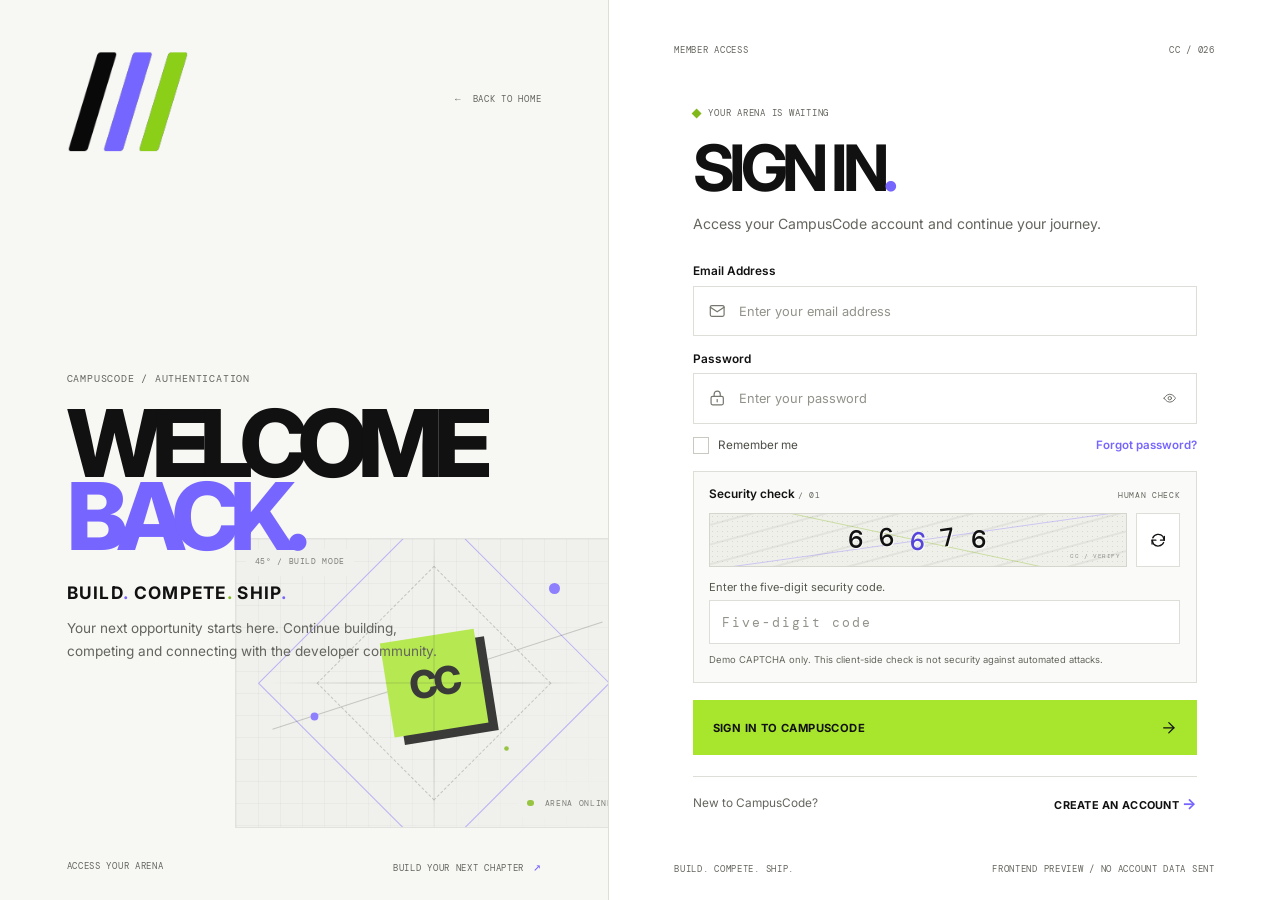
==== login.html @ 2d71e7b1 "Initial Round 2 implementation" ====
<!doctype html>
<html lang="en">
  <head>
    <meta charset="utf-8">
    <meta name="viewport" content="width=device-width, initial-scale=1">
    <meta name="theme-color" content="#f7f7f4">
    <title>Log in — CampusCode</title>
    <link rel="preconnect" href="https://fonts.googleapis.com">
    <link rel="preconnect" href="https://fonts.gstatic.com" crossorigin>
    <link href="https://fonts.googleapis.com/css2?family=DM+Mono:wght@400;500&family=Inter:wght@400;500;600;700;800&display=swap" rel="stylesheet">
    <link rel="stylesheet" href="css/global.css">
    <link rel="stylesheet" href="css/login.css">
    <script src="js/login.js" defer></script>
  </head>
  <body class="login-page">
    <main class="login-shell">
      <section class="brand-panel" aria-labelledby="brand-title">
        <div class="brand-panel__top">
          <a class="brand-panel__logo" href="index.html" aria-label="CampusCode home">
            <img src="assets/images/campuscode-logo.png" alt="CampusCode">
          </a>
          <a class="brand-panel__back mono" href="index.html"><span aria-hidden="true">←</span> BACK TO HOME</a>
        </div>

        <div class="brand-panel__copy">
          <p class="eyebrow">CAMPUSCODE / AUTHENTICATION</p>
          <h1 id="brand-title">WELCOME<br><span>BACK.</span></h1>
          <p class="brand-panel__motto">BUILD<span>.</span> COMPETE<span class="brand-panel__motto-lime">.</span> SHIP<span>.</span></p>
          <p class="brand-panel__description">Your next opportunity starts here. Continue building, competing and connecting with the developer community.</p>
        </div>

        <div class="arena-art" aria-hidden="true">
          <div class="arena-art__grid"></div>
          <div class="arena-art__frame arena-art__frame--outer"></div>
          <div class="arena-art__frame arena-art__frame--inner"></div>
          <div class="arena-art__bar"></div>
          <div class="arena-art__square"><span>CC</span></div>
          <div class="arena-art__disc"></div>
          <div class="arena-art__cross arena-art__cross--x"></div>
          <div class="arena-art__cross arena-art__cross--y"></div>
          <span class="arena-art__coordinate mono">45° / BUILD MODE</span>
          <span class="arena-art__status mono"><i></i> ARENA ONLINE</span>
        </div>

        <div class="brand-panel__footer mono">
          <span>ACCESS YOUR ARENA</span>
          <span>BUILD YOUR NEXT CHAPTER <b>↗</b></span>
        </div>
      </section>

      <section class="form-panel" aria-labelledby="login-title">
        <div class="form-panel__top mono">
          <span>MEMBER ACCESS</span>
          <span>CC / 026</span>
        </div>

        <div class="login-card">
          <p class="eyebrow login-card__eyebrow"><span class="login-card__eyebrow-mark"></span> YOUR ARENA IS WAITING</p>
          <h2 id="login-title">SIGN IN<span>.</span></h2>
          <p class="login-card__description">Access your CampusCode account and continue your journey.</p>

          <form class="login-form" id="login-form" novalidate>
            <div class="form-field">
              <label for="login-email">Email Address</label>
              <div class="input-wrap">
                <svg class="input-icon" viewBox="0 0 24 24" fill="none" aria-hidden="true">
                  <rect x="3" y="5" width="18" height="14" rx="2"></rect>
                  <path d="m3 7 9 6 9-6"></path>
                </svg>
                <input id="login-email" name="email" type="email" autocomplete="email" placeholder="Enter your email address" aria-describedby="email-error" required>
              </div>
              <span class="field-error" id="email-error"></span>
            </div>

            <div class="form-field">
              <label for="login-password">Password</label>
              <div class="input-wrap input-wrap--password">
                <svg class="input-icon" viewBox="0 0 24 24" fill="none" aria-hidden="true">
                  <rect x="4" y="10" width="16" height="11" rx="2"></rect>
                  <path d="M8 10V7a4 4 0 1 1 8 0v3"></path>
                  <path d="M12 14v3"></path>
                </svg>
                <input id="login-password" name="password" type="password" autocomplete="current-password" placeholder="Enter your password" aria-describedby="password-error" required>
                <button class="password-toggle" type="button" aria-label="Show password" aria-pressed="false" data-password-toggle>
                  <svg class="password-toggle__show" viewBox="0 0 24 24" fill="none" aria-hidden="true">
                    <path d="M2 12s3.6-7 10-7 10 7 10 7-3.6 7-10 7S2 12 2 12Z"></path>
                    <circle cx="12" cy="12" r="3"></circle>
                  </svg>
                  <svg class="password-toggle__hide" viewBox="0 0 24 24" fill="none" aria-hidden="true">
                    <path d="m3 3 18 18"></path>
                    <path d="M10.6 10.6a2 2 0 0 0 2.8 2.8"></path>
                    <path d="M9.9 5.2A10.7 10.7 0 0 1 12 5c6.4 0 10 7 10 7a15.7 15.7 0 0 1-3 3.8"></path>
                    <path d="M6.2 6.2C3.5 8 2 12 2 12s3.6 7 10 7a10.7 10.7 0 0 0 4-.8"></path>
                  </svg>
                </button>
              </div>
              <span class="field-error" id="password-error"></span>
            </div>

            <div class="form-options">
              <label class="remember-option" for="remember-me">
                <input id="remember-me" name="remember" type="checkbox">
                <span class="remember-option__box" aria-hidden="true"></span>
                <span>Remember me</span>
              </label>
              <a class="forgot-link" href="mailto:support@campuscode.in?subject=Password%20reset">Forgot password?</a>
            </div>

            <div class="captcha">
              <div class="captcha__heading">
                <label for="captcha-input">Security check <span class="mono">/ 01</span></label>
                <span class="captcha__hint mono">HUMAN CHECK</span>
              </div>
              <div class="captcha__row">
                <div class="captcha-display" role="img" aria-label="Generated five-digit demo security code" data-captcha-display>
                  <span class="captcha-display__digits" data-captcha-digits></span>
                  <span class="captcha-display__stamp mono" aria-hidden="true">CC / VERIFY</span>
                </div>
                <button class="captcha-refresh" type="button" aria-label="Generate a new security code" data-captcha-refresh>
                  <svg viewBox="0 0 24 24" fill="none" aria-hidden="true">
                    <path d="M20 7v5h-5"></path>
                    <path d="M4.9 9a8 8 0 0 1 13.2-2L20 12M4 17v-5h5"></path>
                    <path d="M19.1 15a8 8 0 0 1-13.2 2L4 12"></path>
                  </svg>
                </button>
              </div>
              <label class="captcha__instruction" for="captcha-input">Enter the five-digit security code.</label>
              <input class="captcha__input" id="captcha-input" name="captcha" type="text" inputmode="numeric" autocomplete="off" placeholder="Five-digit code" maxlength="5" pattern="[0-9]{5}" aria-describedby="captcha-error captcha-disclaimer" required>
              <span class="field-error" id="captcha-error"></span>
              <p class="captcha__disclaimer" id="captcha-disclaimer">Demo CAPTCHA only. This client-side check is not security against automated attacks.</p>
            </div>

            <p class="form-feedback" role="alert" aria-live="assertive" data-form-error></p>
            <p class="form-success" role="status" aria-live="polite" data-form-success></p>
            <button class="login-submit" type="submit" data-submit-button>
              <span data-submit-label>SIGN IN TO CAMPUSCODE</span>
              <svg class="login-submit__arrow" viewBox="0 0 24 24" fill="none" aria-hidden="true">
                <path d="M5 12h14"></path>
                <path d="m12 5 7 7-7 7"></path>
              </svg>
            </button>
          </form>

          <div class="login-card__register">
            <p>New to CampusCode?</p>
            <a href="register.html">CREATE AN ACCOUNT <span aria-hidden="true">→</span></a>
          </div>
        </div>

        <div class="form-panel__footer mono">
          <span>BUILD. COMPETE. SHIP.</span>
          <span>FRONTEND PREVIEW / NO ACCOUNT DATA SENT</span>
        </div>
      </section>
    </main>
  </body>
</html>
---- css/global.css ----
:root {
  color-scheme: light;
  --paper: #f7f7f4;
  --white: #ffffff;
  --purple: #7665ff;
  --lime: #a8e62e;
  --lime-dark: #82b91a;
  --ink: #111111;
  --muted: #65655f;
  --line: #deded8;
  --font-sans: "Inter", "Helvetica Neue", Arial, sans-serif;
  --font-mono: "DM Mono", "Courier New", monospace;
  --page-gutter: clamp(1.25rem, 5.2vw, 6.25rem);
  font-family: var(--font-sans);
  font-synthesis: none;
  text-rendering: optimizeLegibility;
}

* {
  box-sizing: border-box;
}

html {
  scroll-behavior: smooth;
  scroll-padding-top: 6rem;
}

body {
  min-width: 0;
  margin: 0;
  background: var(--paper);
  color: var(--ink);
}

body,
button,
a {
  -webkit-tap-highlight-color: transparent;
}

a {
  color: inherit;
  text-decoration: none;
}

button {
  color: inherit;
  font: inherit;
}

img,
svg {
  display: block;
  max-width: 100%;
}

.mono,
.eyebrow {
  font-family: var(--font-mono);
  font-size: 0.68rem;
  font-weight: 400;
  letter-spacing: 0.08em;
  line-height: 1.5;
}

.skip-link {
  position: fixed;
  z-index: 20;
  top: 0.75rem;
  left: 0.75rem;
  padding: 0.75rem 1rem;
  transform: translateY(-160%);
  background: var(--ink);
  color: var(--white);
}

.skip-link:focus {
  transform: translateY(0);
}

.button {
  display: inline-flex;
  min-height: 3.5rem;
  align-items: center;
  justify-content: center;
  gap: 1.4rem;
  padding: 0 1.35rem;
  border: 1px solid transparent;
  font-size: 0.72rem;
  font-weight: 700;
  letter-spacing: 0.035em;
  transition: background-color 180ms ease, color 180ms ease, border-color 180ms ease, transform 180ms ease;
}

.button span,
.text-link span {
  font-size: 1rem;
  transition: transform 180ms ease;
}

.button:hover span,
.text-link:hover span {
  transform: translate(2px, -2px);
}

.button:active {
  transform: translateY(1px);
}

.button--small {
  min-height: 2.75rem;
  gap: 1rem;
  padding: 0 1rem;
  font-size: 0.65rem;
}

.button--dark {
  background: var(--ink);
  color: var(--white);
}

.button--dark:hover {
  background: var(--purple);
}

.button--purple {
  background: var(--purple);
  color: var(--white);
}

.button--purple:hover {
  background: var(--ink);
}

.text-link {
  display: inline-flex;
  align-items: center;
  gap: 0.85rem;
  font-size: 0.7rem;
  font-weight: 700;
  letter-spacing: 0.035em;
}

.status-dot {
  display: inline-block;
  width: 0.45rem;
  height: 0.45rem;
  margin-right: 0.5rem;
  border-radius: 50%;
  background: var(--lime-dark);
  vertical-align: 0.05em;
}

@media (prefers-reduced-motion: reduce) {
  *,
  *::before,
  *::after {
    scroll-behavior: auto !important;
    animation-duration: 0.01ms !important;
    animation-iteration-count: 1 !important;
    transition-duration: 0.01ms !important;
  }
}
---- css/login.css ----
.login-page {
  min-height: 100vh;
  min-height: 100svh;
  background: var(--paper);
}

.login-shell {
  display: grid;
  min-height: 100vh;
  min-height: 100svh;
  grid-template-columns: minmax(0, 0.95fr) minmax(0, 1.05fr);
}

.brand-panel {
  position: relative;
  display: flex;
  min-height: 100vh;
  min-height: 100svh;
  flex-direction: column;
  justify-content: space-between;
  overflow: hidden;
  padding: clamp(1.6rem, 3.4vw, 3.5rem) clamp(1.5rem, 5.2vw, 6rem) 1.5rem;
  background: var(--paper);
  animation: panel-enter 650ms cubic-bezier(0.2, 0.7, 0.2, 1) both;
}

.brand-panel__top,
.brand-panel__footer,
.form-panel__top,
.form-panel__footer {
  position: relative;
  z-index: 2;
  display: flex;
  align-items: center;
  justify-content: space-between;
  gap: 1rem;
}

.brand-panel__logo {
  display: block;
  width: 7.6rem;
}

.brand-panel__logo img {
  width: 100%;
  height: auto;
}

.brand-panel__back {
  color: var(--muted);
  font-size: 0.58rem;
  transition: color 180ms ease;
}

.brand-panel__back:hover {
  color: var(--purple);
}

.brand-panel__back span {
  margin-right: 0.35rem;
}

.brand-panel__copy {
  position: relative;
  z-index: 1;
  max-width: 39rem;
  margin: auto 0;
  padding: clamp(3rem, 6vh, 5.5rem) 0 2rem;
}

.brand-panel__copy .eyebrow {
  margin: 0 0 1.25rem;
  color: var(--muted);
  font-size: 0.62rem;
}

.brand-panel h1 {
  margin: 0;
  font-size: clamp(4.5rem, 7.3vw, 8.7rem);
  font-weight: 800;
  letter-spacing: -0.105em;
  line-height: 0.78;
  animation: title-enter 700ms 90ms cubic-bezier(0.2, 0.7, 0.2, 1) both;
}

.brand-panel h1 span {
  color: var(--purple);
}

.brand-panel__motto {
  margin: 1.8rem 0 0;
  font-size: clamp(0.9rem, 1.35vw, 1.25rem);
  font-weight: 700;
  letter-spacing: 0.075em;
}

.brand-panel__motto span {
  color: var(--purple);
}

.brand-panel__motto .brand-panel__motto-lime {
  color: var(--lime-dark);
}

.brand-panel__description {
  max-width: 25rem;
  margin: 0.9rem 0 0;
  color: var(--muted);
  font-size: clamp(0.85rem, 1vw, 0.98rem);
  line-height: 1.7;
}

.arena-art {
  position: absolute;
  right: -1.5rem;
  bottom: 8%;
  width: clamp(15rem, 31vw, 32rem);
  aspect-ratio: 1.37 / 1;
  overflow: hidden;
  border: 1px solid rgb(17 17 17 / 8%);
  background: #efefeb;
  opacity: 0.82;
}

.arena-art__grid {
  position: absolute;
  inset: 0;
  opacity: 0.54;
  background-image: linear-gradient(rgb(17 17 17 / 8%) 1px, transparent 1px), linear-gradient(90deg, rgb(17 17 17 / 8%) 1px, transparent 1px);
  background-size: 22px 22px;
  mask-image: linear-gradient(135deg, #000 0%, #000 45%, transparent 100%);
}

.arena-art__frame {
  position: absolute;
  top: 50%;
  left: 50%;
  width: 63%;
  aspect-ratio: 1;
  border: 1px solid rgb(118 101 255 / 55%);
  transform: translate(-50%, -50%) rotate(45deg);
  animation: frame-orbit 36s linear infinite;
}

.arena-art__frame--inner {
  width: 42%;
  border-color: rgb(17 17 17 / 24%);
  border-style: dashed;
  animation-duration: 28s;
  animation-direction: reverse;
}

.arena-art__bar {
  position: absolute;
  top: 47%;
  left: 7%;
  width: 88%;
  height: 1px;
  transform: rotate(-18deg);
  background: rgb(17 17 17 / 24%);
}

.arena-art__square {
  position: absolute;
  top: 50%;
  left: 50%;
  display: grid;
  width: 24%;
  aspect-ratio: 1;
  place-items: center;
  transform: translate(-50%, -50%) rotate(-9deg);
  background: var(--lime);
  box-shadow: 9px 9px 0 var(--ink);
  color: var(--ink);
  font-size: clamp(1.3rem, 3vw, 2.8rem);
  font-weight: 800;
  letter-spacing: -0.1em;
}

.arena-art__disc {
  position: absolute;
  top: 15%;
  right: 18%;
  width: 0.7rem;
  aspect-ratio: 1;
  border-radius: 50%;
  background: var(--purple);
  box-shadow: -15rem 8rem 0 -0.1rem var(--purple), -3rem 10rem 0 -0.2rem var(--lime-dark);
  animation: disc-drift 5s ease-in-out infinite alternate;
}

.arena-art__cross {
  position: absolute;
  top: 50%;
  left: 50%;
  width: 1px;
  height: 115%;
  transform: translate(-50%, -50%);
  background: linear-gradient(transparent, rgb(17 17 17 / 19%) 25%, rgb(17 17 17 / 19%) 75%, transparent);
}

.arena-art__cross--y {
  transform: translate(-50%, -50%) rotate(90deg);
}

.arena-art__coordinate,
.arena-art__status {
  position: absolute;
  z-index: 1;
  padding: 0.45rem 0.55rem;
  background: #efefeb;
  color: var(--muted);
  font-size: 0.51rem;
}

.arena-art__coordinate {
  top: 0.6rem;
  left: 0.6rem;
}

.arena-art__status {
  right: 0.6rem;
  bottom: 0.6rem;
}

.arena-art__status i {
  display: inline-block;
  width: 0.4rem;
  height: 0.4rem;
  margin-right: 0.35rem;
  border-radius: 50%;
  background: var(--lime-dark);
}

.brand-panel__footer {
  color: var(--muted);
  font-size: 0.55rem;
}

.brand-panel__footer b {
  margin-left: 0.2rem;
  color: var(--purple);
  font-size: 0.8rem;
  font-weight: 400;
}

.form-panel {
  display: flex;
  min-height: 100vh;
  min-height: 100svh;
  flex-direction: column;
  justify-content: space-between;
  padding: clamp(1.6rem, 3.4vw, 3.5rem) clamp(1.5rem, 5.1vw, 6rem) 1.5rem;
  border-left: 1px solid var(--line);
  background: var(--white);
  animation: panel-enter 650ms 80ms cubic-bezier(0.2, 0.7, 0.2, 1) both;
}

.form-panel__top,
.form-panel__footer {
  color: var(--muted);
  font-size: 0.55rem;
}

.login-card {
  width: min(100%, 31.5rem);
  align-self: center;
  margin: auto 0;
  padding: 2.4rem 0;
}

.login-card__eyebrow {
  display: flex;
  align-items: center;
  gap: 0.55rem;
  margin: 0 0 1rem;
  color: var(--muted);
  font-size: 0.58rem;
}

.login-card__eyebrow-mark {
  width: 0.45rem;
  height: 0.45rem;
  background: var(--lime-dark);
  transform: rotate(45deg);
}

.login-card h2 {
  margin: 0;
  font-size: clamp(3rem, 5vw, 4.55rem);
  font-weight: 700;
  letter-spacing: -0.085em;
  line-height: 0.98;
}

.login-card h2 span {
  color: var(--purple);
}

.login-card__description {
  margin: 0.85rem 0 1.8rem;
  color: var(--muted);
  font-size: 0.88rem;
  line-height: 1.6;
}

.login-form {
  display: flex;
  flex-direction: column;
  gap: 0.95rem;
}

.form-field > label,
.captcha__heading > label {
  display: block;
  margin-bottom: 0.48rem;
  font-size: 0.74rem;
  font-weight: 600;
}

.input-wrap {
  position: relative;
}

.input-icon {
  position: absolute;
  top: 50%;
  left: 0.95rem;
  width: 1.15rem;
  height: 1.15rem;
  transform: translateY(-50%);
  stroke: #777770;
  stroke-linecap: round;
  stroke-linejoin: round;
  stroke-width: 1.6;
  pointer-events: none;
  transition: stroke 160ms ease;
}

.input-wrap:focus-within .input-icon {
  stroke: var(--purple);
}

.input-wrap input,
.captcha__input {
  width: 100%;
  min-height: 3.15rem;
  border: 1px solid var(--line);
  border-radius: 0;
  outline: 0;
  background: var(--white);
  color: var(--ink);
  font: inherit;
  font-size: 0.8rem;
  transition: border-color 180ms ease, box-shadow 180ms ease, background-color 180ms ease;
}

.input-wrap input {
  padding: 0 2.9rem 0 2.85rem;
}

.input-wrap input::placeholder,
.captcha__input::placeholder {
  color: #92928b;
}

.input-wrap input:focus,
.captcha__input:focus {
  border-color: var(--purple);
  box-shadow: 0 0 0 3px rgb(118 101 255 / 12%);
}

.input-wrap input[aria-invalid="true"],
.captcha__input[aria-invalid="true"] {
  border-color: #b64242;
  background: #fffafa;
}

.password-toggle {
  position: absolute;
  top: 50%;
  right: 0.85rem;
  display: grid;
  width: 1.6rem;
  height: 1.8rem;
  place-items: center;
  transform: translateY(-50%);
  border: 0;
  background: transparent;
  color: var(--muted);
  cursor: pointer;
}

.password-toggle:hover,
.password-toggle:focus-visible {
  color: var(--purple);
}

.password-toggle svg {
  width: 1.2rem;
  height: 1.2rem;
  stroke: currentColor;
  stroke-linecap: round;
  stroke-linejoin: round;
  stroke-width: 1.6;
}

.password-toggle__hide,
.password-toggle[aria-pressed="true"] .password-toggle__show {
  display: none;
}

.password-toggle[aria-pressed="true"] .password-toggle__hide {
  display: block;
}

.field-error {
  display: block;
  min-height: 0;
  color: #a42e2e;
  font-size: 0.68rem;
  line-height: 1.45;
}

.field-error:not(:empty) {
  min-height: 1em;
  margin-top: 0.32rem;
}

.form-options {
  display: flex;
  align-items: center;
  justify-content: space-between;
  gap: 1rem;
  margin: -0.12rem 0 0.15rem;
}

.remember-option {
  position: relative;
  display: inline-flex;
  align-items: center;
  gap: 0.55rem;
  color: #4d4d47;
  cursor: pointer;
  font-size: 0.73rem;
}

.remember-option input {
  position: absolute;
  width: 1.15rem;
  height: 1.15rem;
  margin: 0;
  opacity: 0;
}

.remember-option__box {
  display: grid;
  width: 1.05rem;
  height: 1.05rem;
  place-items: center;
  border: 1px solid #c9c9c2;
  background: var(--white);
  transition: border-color 160ms ease, background-color 160ms ease;
}

.remember-option__box::after {
  width: 0.3rem;
  height: 0.52rem;
  transform: translateY(-1px) rotate(45deg) scale(0);
  border-right: 2px solid var(--ink);
  border-bottom: 2px solid var(--ink);
  content: "";
  transition: transform 140ms ease;
}

.remember-option input:checked + .remember-option__box {
  border-color: var(--lime-dark);
  background: var(--lime);
}

.remember-option input:checked + .remember-option__box::after {
  transform: translateY(-1px) rotate(45deg) scale(1);
}

.remember-option input:focus-visible + .remember-option__box {
  outline: 2px solid var(--purple);
  outline-offset: 2px;
}

.forgot-link {
  color: var(--purple);
  font-size: 0.72rem;
  font-weight: 600;
}

.forgot-link:hover {
  color: var(--ink);
  text-decoration: underline;
  text-underline-offset: 3px;
}

.captcha {
  padding: 0.95rem;
  border: 1px solid var(--line);
  background: #fafaf8;
}

.captcha__heading {
  display: flex;
  align-items: baseline;
  justify-content: space-between;
  gap: 0.5rem;
}

.captcha__heading > label {
  margin: 0;
}

.captcha__heading > label span,
.captcha__hint {
  color: var(--muted);
  font-size: 0.52rem;
  font-weight: 400;
}

.captcha__row {
  display: grid;
  grid-template-columns: 1fr 2.8rem;
  gap: 0.55rem;
  margin-top: 0.65rem;
}

.captcha-display {
  position: relative;
  display: flex;
  min-height: 3.35rem;
  align-items: center;
  justify-content: center;
  overflow: hidden;
  border: 1px solid #d5d5ce;
  background-color: #f0f0eb;
  background-image: repeating-linear-gradient(165deg, transparent 0 9px, rgb(17 17 17 / 6%) 10px 11px, transparent 12px 19px), radial-gradient(rgb(17 17 17 / 10%) 0.65px, transparent 0.7px);
  background-size: auto, 5px 5px;
}

.captcha-display::before,
.captcha-display::after {
  position: absolute;
  width: 125%;
  height: 1px;
  transform: rotate(-8deg);
  background: rgb(118 101 255 / 30%);
  content: "";
}

.captcha-display::after {
  transform: rotate(12deg);
  background: rgb(130 185 26 / 34%);
}

.captcha-display__digits {
  position: relative;
  z-index: 1;
  display: flex;
  align-items: center;
  justify-content: center;
  gap: clamp(0.45rem, 1.15vw, 1rem);
  color: var(--ink);
  transition: opacity 140ms ease, transform 180ms ease;
}

.captcha-display__digits.is-refreshing {
  opacity: 0;
  transform: translateY(3px);
}

.captcha-display__digits span {
  display: inline-block;
  font-family: var(--font-mono);
  font-size: clamp(1.25rem, 2vw, 1.75rem);
  font-weight: 500;
  line-height: 1;
  text-shadow: 1px 1px 0 rgb(255 255 255 / 85%);
}

.captcha-display__digits span:nth-child(2),
.captcha-display__digits span:nth-child(4) {
  transform: translateY(-2px) rotate(-8deg);
}

.captcha-display__digits span:nth-child(3) {
  transform: translateY(2px) rotate(7deg);
  color: #5545da;
}

.captcha-display__stamp {
  position: absolute;
  right: 0.35rem;
  bottom: 0.25rem;
  color: rgb(17 17 17 / 42%);
  font-size: 0.4rem;
}

.captcha-refresh {
  display: grid;
  min-height: 3.35rem;
  place-items: center;
  border: 1px solid var(--line);
  background: var(--white);
  color: var(--ink);
  cursor: pointer;
  transition: border-color 180ms ease, background-color 180ms ease, color 180ms ease, transform 180ms ease;
}

.captcha-refresh:hover {
  transform: rotate(-12deg);
  border-color: var(--purple);
  color: var(--purple);
}

.captcha-refresh:active {
  transform: rotate(45deg);
}

.captcha-refresh svg {
  width: 1.15rem;
  height: 1.15rem;
  stroke: currentColor;
  stroke-linecap: round;
  stroke-linejoin: round;
  stroke-width: 1.7;
}

.captcha__instruction {
  display: block;
  margin: 0.8rem 0 0.4rem;
  color: #565650;
  font-size: 0.69rem;
}

.captcha__input {
  min-height: 2.75rem;
  padding: 0 0.75rem;
  font-family: var(--font-mono);
  letter-spacing: 0.16em;
}

.captcha__disclaimer {
  margin: 0.55rem 0 0;
  color: var(--muted);
  font-size: 0.59rem;
  line-height: 1.5;
}

.form-feedback,
.form-success {
  display: none;
  margin: -0.15rem 0 0;
  font-size: 0.73rem;
  line-height: 1.5;
}

.form-feedback.is-visible,
.form-success.is-visible {
  display: block;
}

.form-feedback {
  color: #a42e2e;
}

.form-success {
  color: #4c7414;
}

.login-submit {
  display: flex;
  width: 100%;
  min-height: 3.45rem;
  align-items: center;
  justify-content: space-between;
  gap: 1rem;
  margin-top: 0.1rem;
  padding: 0 1.1rem 0 1.2rem;
  border: 1px solid var(--lime);
  background: var(--lime);
  color: var(--ink);
  cursor: pointer;
  font: inherit;
  font-size: 0.7rem;
  font-weight: 700;
  letter-spacing: 0.035em;
  transition: border-color 180ms ease, background-color 180ms ease, color 180ms ease, opacity 180ms ease;
}

.login-submit:hover:not(:disabled) {
  border-color: var(--lime-dark);
  background: #9ad51f;
}

.login-submit:focus-visible,
.captcha-refresh:focus-visible,
.password-toggle:focus-visible,
.forgot-link:focus-visible,
.login-card__register a:focus-visible,
.brand-panel__back:focus-visible {
  outline: 2px solid var(--purple);
  outline-offset: 3px;
}

.login-submit__arrow {
  width: 1.1rem;
  height: 1.1rem;
  stroke: currentColor;
  stroke-linecap: round;
  stroke-linejoin: round;
  stroke-width: 1.7;
  transition: transform 180ms ease;
}

.login-submit:hover:not(:disabled) .login-submit__arrow {
  transform: translateX(4px);
}

.login-submit:disabled {
  border-color: #d3d3cc;
  background: #e7e7e2;
  color: #777770;
  cursor: not-allowed;
}

.login-submit.is-loading:disabled {
  cursor: wait;
}

.login-submit.is-loading .login-submit__arrow {
  animation: loading-turn 850ms linear infinite;
}

.login-card__register {
  display: flex;
  align-items: center;
  justify-content: space-between;
  gap: 1rem;
  margin-top: 1.3rem;
  padding-top: 1.05rem;
  border-top: 1px solid var(--line);
}

.login-card__register p {
  margin: 0;
  color: var(--muted);
  font-size: 0.74rem;
}

.login-card__register a {
  color: var(--ink);
  font-size: 0.68rem;
  font-weight: 700;
  letter-spacing: 0.025em;
  transition: color 160ms ease;
}

.login-card__register a:hover {
  color: var(--purple);
}

.login-card__register a span {
  color: var(--purple);
  font-size: 0.95rem;
  transition: margin-left 160ms ease;
}

.login-card__register a:hover span {
  margin-left: 0.2rem;
}

@keyframes panel-enter {
  from {
    opacity: 0;
    transform: translateY(10px);
  }
  to {
    opacity: 1;
    transform: translateY(0);
  }
}

@keyframes title-enter {
  from {
    opacity: 0;
    transform: translateY(14px);
  }
  to {
    opacity: 1;
    transform: translateY(0);
  }
}

@keyframes frame-orbit {
  to {
    transform: translate(-50%, -50%) rotate(405deg);
  }
}

@keyframes disc-drift {
  to {
    transform: translate(-3px, 5px);
  }
}

@keyframes loading-turn {
  to {
    transform: rotate(360deg);
  }
}

@media (min-width: 1500px) {
  .login-shell {
    grid-template-columns: minmax(0, 1fr) minmax(0, 1fr);
  }

  .brand-panel {
    padding-right: clamp(5rem, 7vw, 9rem);
    padding-left: clamp(5rem, 7vw, 9rem);
  }
}

@media (max-width: 1100px) {
  .login-shell {
    grid-template-columns: minmax(0, 0.86fr) minmax(0, 1.14fr);
  }

  .brand-panel {
    padding-right: 2rem;
    padding-left: 2rem;
  }

  .brand-panel h1 {
    font-size: clamp(3rem, 5.3vw, 4rem);
  }

  .arena-art {
    right: -4rem;
    width: 29rem;
    opacity: 0.56;
  }

  .form-panel {
    padding-right: clamp(1.5rem, 4vw, 3rem);
    padding-left: clamp(1.5rem, 4vw, 3rem);
  }
}

@media (max-width: 780px) {
  .login-shell {
    grid-template-columns: minmax(0, 0.84fr) minmax(0, 1.16fr);
  }

  .brand-panel {
    padding-right: 1.35rem;
    padding-left: 1.35rem;
  }

  .brand-panel__logo {
    width: 6rem;
  }

  .brand-panel__back,
  .form-panel__footer {
    font-size: 0.49rem;
  }

  .brand-panel h1 {
    font-size: clamp(3rem, 5.3vw, 3.8rem);
  }

  .brand-panel__motto {
    font-size: 0.8rem;
    letter-spacing: 0.035em;
  }

  .brand-panel__description {
    max-width: 17rem;
    font-size: 0.79rem;
  }

  .arena-art {
    right: -5.8rem;
    bottom: 13%;
    width: 24rem;
    opacity: 0.4;
  }

  .brand-panel__footer {
    font-size: 0.47rem;
  }

  .form-panel {
    padding-right: 1.35rem;
    padding-left: 1.35rem;
  }

  .login-card h2 {
    font-size: 3.2rem;
  }

  .login-card__description {
    font-size: 0.8rem;
  }
}

@media (max-width: 620px) {
  .login-shell {
    grid-template-columns: 1fr;
  }

  .brand-panel {
    min-height: auto;
    padding: 1.15rem var(--page-gutter) 1.35rem;
    border-bottom: 1px solid var(--line);
  }

  .brand-panel__top {
    min-height: 2.7rem;
  }

  .brand-panel__logo {
    width: 5.4rem;
  }

  .brand-panel__copy {
    margin: 0;
    padding: 1.7rem 0 0.2rem;
  }

  .brand-panel__copy .eyebrow {
    margin-bottom: 0.65rem;
    font-size: 0.53rem;
  }

  .brand-panel h1 {
    font-size: clamp(3.7rem, 15vw, 5rem);
  }

  .brand-panel__motto {
    margin-top: 0.9rem;
    font-size: 0.78rem;
  }

  .brand-panel__description {
    max-width: 28rem;
    margin-top: 0.45rem;
    font-size: 0.78rem;
    line-height: 1.5;
  }

  .arena-art {
    right: -7.5rem;
    bottom: -5rem;
    width: 20rem;
    opacity: 0.18;
    pointer-events: none;
  }

  .brand-panel__footer {
    display: none;
  }

  .form-panel {
    min-height: auto;
    padding: 1.15rem var(--page-gutter) 1.4rem;
    border-left: 0;
  }

  .form-panel__top {
    font-size: 0.5rem;
  }

  .login-card {
    width: min(100%, 30rem);
    padding: 2.1rem 0;
  }

  .login-card h2 {
    font-size: 3.4rem;
  }

  .login-card__description {
    margin-bottom: 1.4rem;
    font-size: 0.83rem;
  }

  .form-panel__footer {
    padding-top: 0.8rem;
    border-top: 1px solid var(--line);
  }
}

@media (max-width: 360px) {
  .brand-panel__back {
    font-size: 0.47rem;
  }

  .brand-panel h1 {
    font-size: 3.45rem;
  }

  .form-options {
    align-items: flex-start;
  }

  .captcha {
    padding: 0.75rem;
  }

  .login-card__register {
    align-items: flex-start;
    flex-direction: column;
    gap: 0.55rem;
  }
}

@media (prefers-reduced-motion: reduce) {
  .login-page *,
  .login-page *::before,
  .login-page *::after {
    animation-duration: 0.01ms !important;
    animation-iteration-count: 1 !important;
    scroll-behavior: auto !important;
    transition-duration: 0.01ms !important;
  }
}
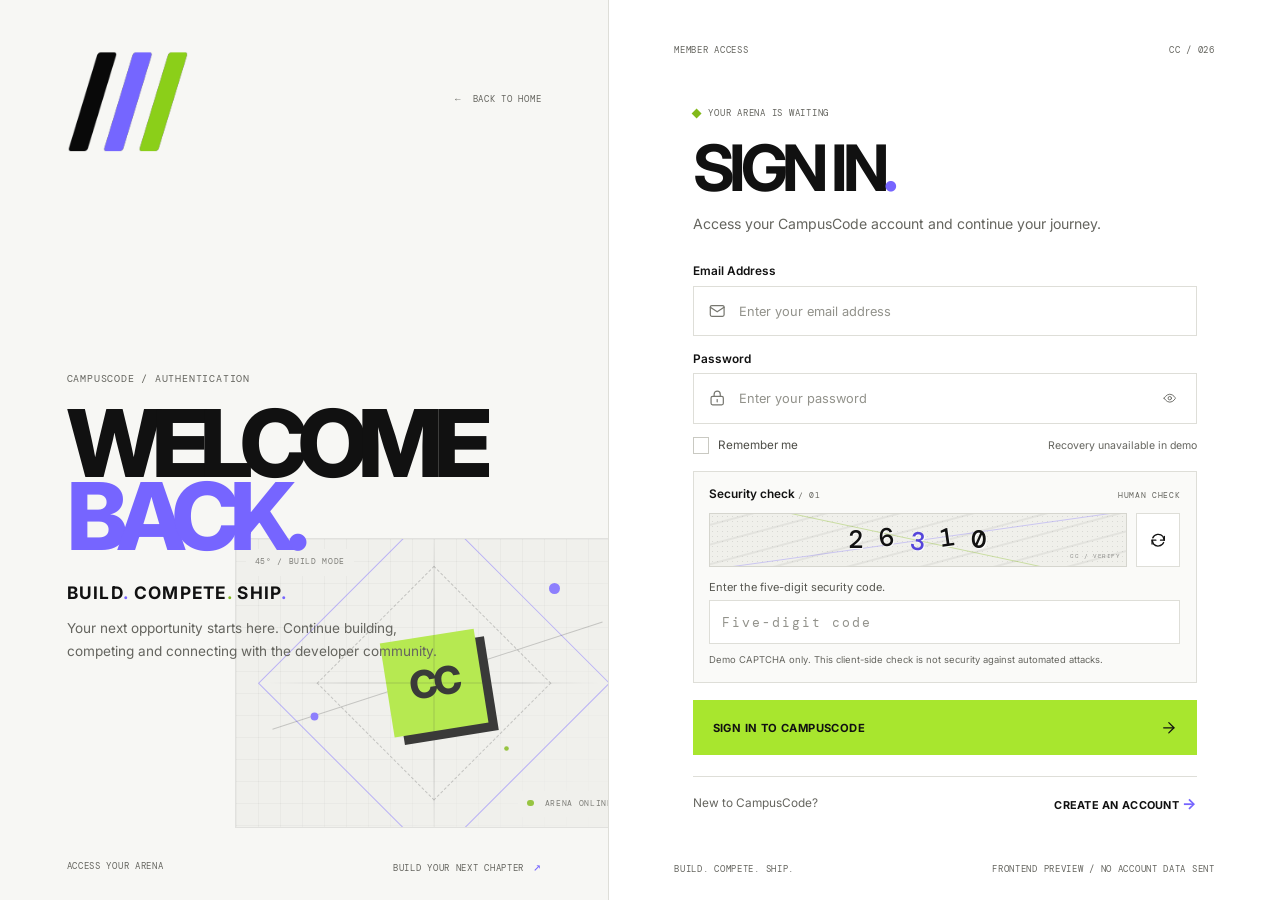
==== commit feaba9f8: "finalize CampusCode ReBuild 26 frontend" ====
--- a/login.html
+++ b/login.html
@@ -103,7 +103,7 @@
                 <span class="remember-option__box" aria-hidden="true"></span>
                 <span>Remember me</span>
               </label>
-              <a class="forgot-link" href="mailto:support@campuscode.in?subject=Password%20reset">Forgot password?</a>
+              <span class="forgot-link">Recovery unavailable in demo</span>
             </div>
 
             <div class="captcha">
--- a/css/global.css
+++ b/css/global.css
@@ -89,7 +89,7 @@
   font-size: 0.72rem;
   font-weight: 700;
   letter-spacing: 0.035em;
-  transition: background-color 180ms ease, color 180ms ease, border-color 180ms ease, transform 180ms ease;
+  transition: background-color 180ms ease, color 180ms ease, border-color 180ms ease, transform 180ms ease, box-shadow 180ms ease;
 }
 
 .button span,
@@ -103,8 +103,12 @@
   transform: translate(2px, -2px);
 }
 
+.button:hover {
+  transform: translateY(-2px);
+}
+
 .button:active {
-  transform: translateY(1px);
+  transform: translateY(0) scale(0.99);
 }
 
 .button--small {
@@ -121,15 +125,17 @@
 
 .button--dark:hover {
   background: var(--purple);
+  color: var(--ink);
 }
 
 .button--purple {
   background: var(--purple);
-  color: var(--white);
+  color: var(--ink);
 }
 
 .button--purple:hover {
   background: var(--ink);
+  color: var(--white);
 }
 
 .text-link {
@@ -151,6 +157,15 @@
   vertical-align: 0.05em;
 }
 
+:where(a, button, input, select, textarea):focus-visible {
+  outline: 2px solid var(--purple);
+  outline-offset: 3px;
+}
+
+button:active:not(:disabled) {
+  transform: translateY(1px) scale(0.99);
+}
+
 @media (prefers-reduced-motion: reduce) {
   *,
   *::before,
--- a/css/login.css
+++ b/css/login.css
@@ -53,7 +53,7 @@
 }
 
 .brand-panel__back:hover {
-  color: var(--purple);
+  color: #6253dc;
 }
 
 .brand-panel__back span {
@@ -488,15 +488,8 @@
 }
 
 .forgot-link {
-  color: var(--purple);
-  font-size: 0.72rem;
-  font-weight: 600;
-}
-
-.forgot-link:hover {
-  color: var(--ink);
-  text-decoration: underline;
-  text-underline-offset: 3px;
+  color: var(--muted);
+  font-size: 0.66rem;
 }
 
 .captcha {
@@ -701,7 +694,6 @@
 .login-submit:focus-visible,
 .captcha-refresh:focus-visible,
 .password-toggle:focus-visible,
-.forgot-link:focus-visible,
 .login-card__register a:focus-visible,
 .brand-panel__back:focus-visible {
   outline: 2px solid var(--purple);
@@ -762,7 +754,7 @@
 }
 
 .login-card__register a:hover {
-  color: var(--purple);
+  color: #6253dc;
 }
 
 .login-card__register a span {
